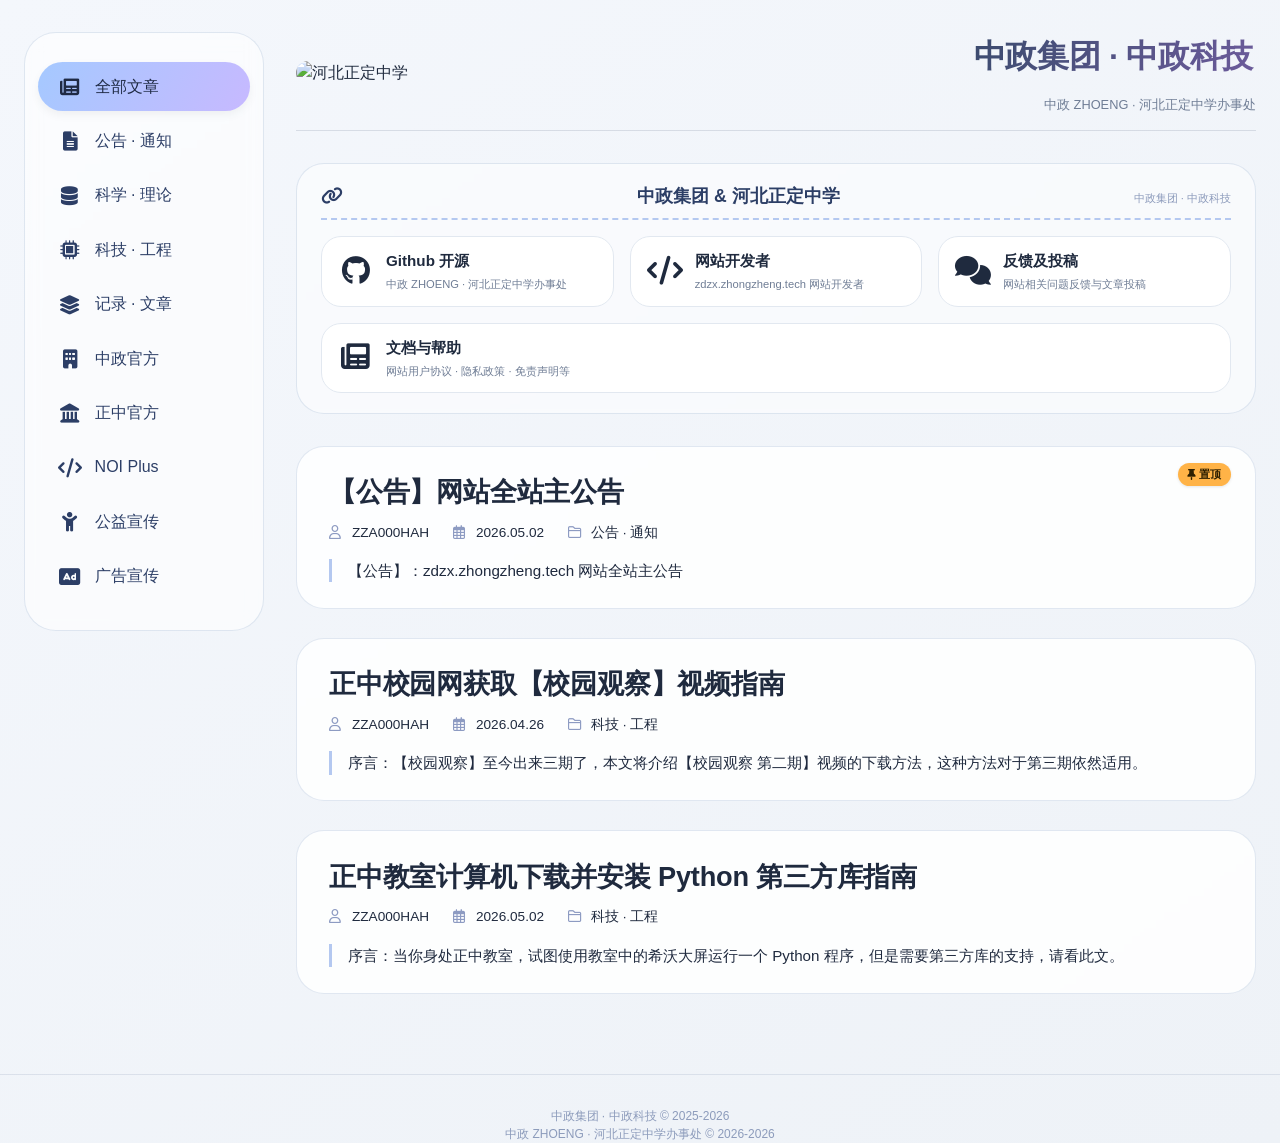
==== index.html @ cf197b09 "Refactor index.html structure and styles" ====
<!DOCTYPE html>
<html lang="zh-CN">
<head>
    <meta charset="UTF-8">
    <meta name="viewport" content="width=device-width, initial-scale=1.0, viewport-fit=cover">
    <title>中政集团 · 河北正定中学</title>

    <!-- 站点图标 -->
    <link rel="apple-touch-icon" sizes="180x180" href="https://cdn.luogu.com.cn/upload/image_hosting/x37au7h1.png">
    <link rel="icon" type="image/png" sizes="32x32" href="https://cdn.luogu.com.cn/upload/image_hosting/x37au7h1.png">
    <link rel="icon" type="image/png" sizes="16x16" href="https://cdn.luogu.com.cn/upload/image_hosting/x37au7h1.png">
    <link rel="manifest" href="https://cdn.luogu.com.cn/upload/image_hosting/x37au7h1.png">

    <!-- 字体与图标库 -->
    <link rel="stylesheet" href="https://cdnjs.cloudflare.com/ajax/libs/font-awesome/6.0.0-beta3/css/all.min.css">

    <!-- 外部样式 -->
    <link rel="stylesheet" href="css/style.css">
</head>
<body>
<div class="container">
    <!-- 左侧导航栏 (由 js 动态生成) -->
    <aside class="sidebar" id="sidebarNav"></aside>

    <!-- 右侧主内容区 -->
    <main class="main-content">
        <!-- 头部 -->
        <div class="header">
            <div class="logo-area">
                <div class="about-image">
                    <img src="https://zdzx.zhongzheng.tech/favicon_2.png" alt="河北正定中学" width="300" height="80">
                </div>
            </div>
            <div class="title-zone">
                <div class="typing-title" id="typingTitle"></div>
                <div class="sub">中政 ZHOENG · 河北正定中学办事处</div>
            </div>
        </div>

        <!-- 外部资源链接区域 (由 js 动态生成) -->
        <div class="resources-section">
            <div class="resources-header">
                <i class="fas fa-link"></i> 中政集团 & 河北正定中学
                <span class="resources-tip">中政集团 · 中政科技</span>
            </div>
            <div class="resources-grid" id="resourcesGrid"></div>
        </div>

        <!-- 文章列表容器 -->
        <div id="blogListView">
            <div class="blog-list" id="blogListContainer">
                <div class="loading-placeholder">
                    <i class="fas fa-spinner fa-pulse"></i> 正在加载文章列表...
                </div>
            </div>
        </div>
    </main>
</div>

<footer>
    中政集团 · 中政科技 <span>&copy;</span> 2025-2026<br>
    中政 ZHOENG · 河北正定中学办事处 <span>&copy;</span> 2026-2026
</footer>

<!-- 外部脚本 -->
<script src="js/main.js" defer></script>
</body>
</html>
---- css/style.css ----
/* ---------- 全局重置 ---------- */
* {
    margin: 0;
    padding: 0;
    box-sizing: border-box;
}

body {
    font-family: 'Inter', sans-serif;
    background: linear-gradient(145deg, #f4f7fc 0%, #eef2f7 100%);
    color: #1f2a3e;
    line-height: 1.5;
    scroll-behavior: smooth;
    display: flex;
    flex-direction: column;
    min-height: 100vh;
}

.container {
    max-width: 1280px;
    margin: 0 auto;
    padding: 2rem 1.5rem;
    display: flex;
    flex: 1;
    gap: 2rem;
}

/* 左侧导航栏 */
.sidebar {
    flex: 0 0 240px;
    background: rgba(255, 255, 255, 0.6);
    backdrop-filter: blur(8px);
    border-radius: 32px;
    padding: 1.5rem 0.8rem;
    border: 1px solid rgba(156, 180, 209, 0.3);
    height: fit-content;
    position: sticky;
    top: 2rem;
    transition: all 0.2s;
}

.nav-item {
    display: flex;
    align-items: center;
    gap: 12px;
    padding: 0.8rem 1.2rem;
    margin: 0.3rem 0;
    border-radius: 28px;
    font-weight: 500;
    color: #2c3e66;
    cursor: pointer;
    transition: all 0.2s ease;
}

.nav-item i {
    width: 1.6rem;
    font-size: 1.2rem;
    text-align: center;
}

.nav-item:hover {
    background: rgba(165, 185, 215, 0.3);
    transform: translateX(4px);
}

.nav-item.active {
    background: linear-gradient(120deg, #a5c9ff, #c7b9ff);
    color: #1f2a44;
    box-shadow: 0 4px 10px rgba(0, 0, 0, 0.05);
}

@media (prefers-color-scheme: dark) {
    .sidebar {
        background: rgba(30, 36, 48, 0.7);
        border-color: #2d3748;
    }
    .nav-item {
        color: #cbd5e6;
    }
    .nav-item.active {
        background: linear-gradient(120deg, #4a5b82, #6c5b9b);
        color: #ffffff;
    }
    .nav-item:hover {
        background: rgba(100, 116, 139, 0.4);
    }
}

/* 右侧主内容 */
.main-content {
    flex: 1;
    min-width: 0;
}

.header {
    display: flex;
    flex-wrap: wrap;
    justify-content: space-between;
    align-items: center;
    margin-bottom: 2rem;
    padding-bottom: 1rem;
    border-bottom: 1px solid rgba(100, 116, 139, 0.2);
}

.logo-area {
    display: flex;
    gap: 1rem;
    align-items: center;
    flex-wrap: wrap;
}

.about-image img {
    border-radius: 12px;
}

.title-zone {
    text-align: right;
}

.typing-title {
    font-size: 2.0rem;
    font-weight: 600;
    background: linear-gradient(120deg, #3b4b6e, #6c5b9b);
    background-clip: text;
    -webkit-background-clip: text;
    color: transparent;
    letter-spacing: -0.3px;
    border-right: 3px solid #8b7bb5;
    white-space: nowrap;
    overflow: hidden;
    display: inline-block;
    animation: blinkCursor 0.75s step-end infinite;
}

@keyframes blinkCursor {
    0%, 100% { border-color: #8b7bb5; }
    50% { border-color: transparent; }
}

.sub {
    font-size: 0.8rem;
    color: #6f7d95;
    margin-top: 8px;
}

/* 外部资源卡片 */
.resources-section {
    margin: 1.5rem 0 2rem;
    background: rgba(255, 255, 255, 0.5);
    border-radius: 28px;
    padding: 1.2rem 1.5rem;
    backdrop-filter: blur(2px);
    border: 1px solid rgba(156, 180, 209, 0.3);
}

.resources-header {
    display: flex;
    justify-content: space-between;
    align-items: baseline;
    font-size: 1.1rem;
    font-weight: 600;
    color: #2c3e66;
    margin-bottom: 1rem;
    padding-bottom: 0.5rem;
    border-bottom: 2px dashed #b4c8f0;
}

.resources-tip {
    font-size: 0.7rem;
    font-weight: normal;
    color: #8c9bbb;
}

.resources-grid {
    display: flex;
    flex-wrap: wrap;
    gap: 1rem;
}

.resource-card {
    flex: 1 1 240px;
    background: white;
    border-radius: 20px;
    padding: 0.8rem 1rem;
    transition: all 0.2s ease;
    border: 1px solid #e2e8f0;
    text-decoration: none;
    color: #1f2a3e;
    display: flex;
    align-items: center;
    gap: 0.8rem;
}

.resource-card:hover {
    transform: translateY(-3px);
    border-color: #a9c0e6;
    box-shadow: 0 8px 18px rgba(0, 0, 0, 0.05);
}

.resource-icon {
    font-size: 1.8rem;
    width: 2.2rem;
    text-align: center;
}

.resource-info {
    flex: 1;
}

.resource-title {
    font-weight: 600;
    font-size: 0.95rem;
    margin-bottom: 0.2rem;
}

.resource-desc {
    font-size: 0.7rem;
    color: #6f7d95;
    word-break: break-all;
}

/* 文章列表 */
.blog-list {
    display: flex;
    flex-direction: column;
    gap: 1.8rem;
    margin-top: 1rem;
}

.blog-card {
    background: rgba(255, 255, 255, 0.85);
    backdrop-filter: blur(2px);
    border-radius: 28px;
    padding: 1.6rem 2rem;
    transition: all 0.25s ease;
    border: 1px solid rgba(156, 180, 209, 0.3);
    cursor: pointer;
    position: relative;
}

.top-badge {
    position: absolute;
    top: 1rem;
    right: 1.5rem;
    background: #ffb347;
    color: #2d1f00;
    font-size: 0.7rem;
    font-weight: 600;
    padding: 0.2rem 0.6rem;
    border-radius: 30px;
    display: inline-flex;
    align-items: center;
    gap: 4px;
    box-shadow: 0 1px 3px rgba(0,0,0,0.1);
}

.blog-card:hover {
    transform: translateY(-4px);
    background: #ffffff;
    border-color: #cbddee;
}

.card-title {
    font-size: 1.7rem;
    font-weight: 600;
    margin-bottom: 0.6rem;
    letter-spacing: -0.2px;
}

.card-meta {
    display: flex;
    gap: 1.5rem;
    font-size: 0.85rem;
    margin-bottom: 1rem;
    align-items: center;
    flex-wrap: wrap;
}

.card-meta i {
    width: 1.2rem;
    color: #8d9bc2;
}

.excerpt {
    line-height: 1.55;
    font-size: 0.95rem;
    border-left: 3px solid #b4c8f0;
    padding-left: 1rem;
    margin-top: 0.5rem;
}

/* 加载状态 */
.loading-placeholder {
    text-align: center;
    padding: 3rem;
    color: #6f7d95;
    font-size: 1rem;
}

footer {
    text-align: center;
    margin-top: 3rem;
    font-size: 0.75rem;
    color: #8c9bbb;
    border-top: 1px solid rgba(128, 147, 175, 0.2);
    padding-top: 2rem;
}

/* 夜间模式 */
@media (prefers-color-scheme: dark) {
    body {
        background: #121826;
        color: #e2e8f0;
    }
    .blog-card, .resources-section {
        background: rgba(30, 36, 48, 0.85);
        border-color: #2d3748;
    }
    .blog-card:hover {
        background: #1e293b;
        border-color: #4a5568;
    }
    .card-title {
        color: #f1f5f9;
        background: linear-gradient(120deg, #cbd5e6, #a5b4fc);
        background-clip: text;
        -webkit-background-clip: text;
        color: transparent;
    }
    .card-meta, .sub, .excerpt {
        color: #cbd5e1;
    }
    .excerpt {
        border-left-color: #4a5568;
    }
    .resource-card {
        background: #1e293b;
        border-color: #334155;
        color: #e2e8f0;
    }
    .resource-card:hover {
        background: #2d3a5e;
        border-color: #818cf8;
    }
    .resource-desc {
        color: #9ca3af;
    }
    .resources-header {
        color: #cbd5e6;
        border-bottom-color: #4a5568;
    }
    footer {
        color: #6b7280;
        border-top-color: #2d3748;
    }
}

/* 响应式 */
@media (max-width: 860px) {
    .container {
        flex-direction: column;
        gap: 1.5rem;
    }
    .sidebar {
        flex: auto;
        position: static;
        display: flex;
        flex-wrap: wrap;
        gap: 0.5rem;
        padding: 1rem;
        justify-content: center;
    }
    .nav-item {
        padding: 0.5rem 1rem;
        margin: 0;
    }
    .header {
        flex-direction: column;
        align-items: flex-start;
        gap: 1rem;
    }
    .title-zone {
        text-align: left;
        width: 100%;
    }
    .typing-title {
        font-size: 1.4rem;
        white-space: normal;
        border-right: none;
        animation: none;
    }
    .blog-card {
        padding: 1.2rem;
    }
    .card-title {
        font-size: 1.4rem;
    }
    .resources-grid {
        flex-direction: column;
    }
}
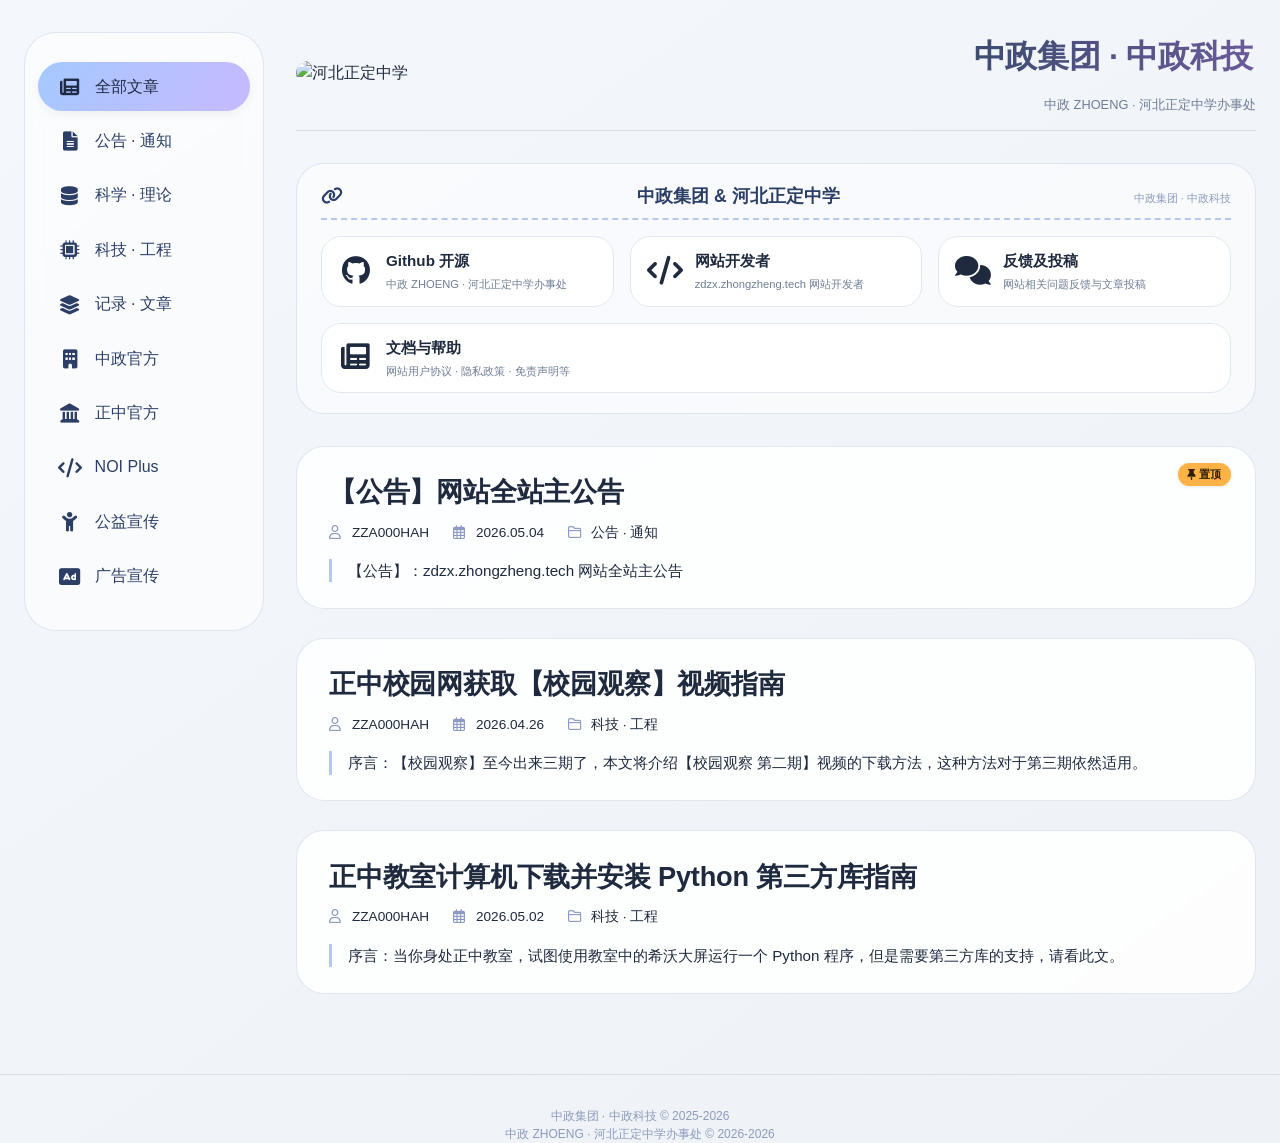
==== commit 9922ee29: "Add archive section to sidebar Added an archive section to the sidebar for article organization." ====
--- a/index.html
+++ b/index.html
@@ -19,8 +19,58 @@
 </head>
 <body>
 <div class="container">
-    <!-- 左侧导航栏 (由 js 动态生成) -->
-    <aside class="sidebar" id="sidebarNav"></aside>
+    <!-- 左侧导航栏（静态占位，加载后由 main.js 动态替换） -->
+    <aside class="sidebar" id="sidebarNav">
+        <!-- 默认静态导航项，避免加载中空白 -->
+        <div class="nav-item active" data-category="all">
+            <i class="fas fa-newspaper"></i>
+            <span>全部文章</span>
+        </div>
+        <div class="nav-item" data-category="公告 · 通知">
+            <i class="fas fa-file-alt"></i>
+            <span>公告 · 通知</span>
+        </div>
+        <div class="nav-item" data-category="科学 · 理论">
+            <i class="fas fa-database"></i>
+            <span>科学 · 理论</span>
+        </div>
+        <div class="nav-item" data-category="科技 · 工程">
+            <i class="fas fa-microchip"></i>
+            <span>科技 · 工程</span>
+        </div>
+        <div class="nav-item" data-category="记录 · 文章">
+            <i class="fas fa-layer-group"></i>
+            <span>记录 · 文章</span>
+        </div>
+        <div class="nav-item" data-category="中政官方">
+            <i class="fas fa-building"></i>
+            <span>中政官方</span>
+        </div>
+        <div class="nav-item" data-category="正中官方">
+            <i class="fas fa-landmark"></i>
+            <span>正中官方</span>
+        </div>
+        <div class="nav-item" data-category="NOI Plus">
+            <i class="fas fa-code"></i>
+            <span>NOI Plus</span>
+        </div>
+        <div class="nav-item" data-category="公益宣传">
+            <i class="fas fa-child"></i>
+            <span>公益宣传</span>
+        </div>
+        <div class="nav-item" data-category="广告宣传">
+            <i class="fas fa-rectangle-ad"></i>
+            <span>广告宣传</span>
+        </div>
+
+        <!-- 新增：归档目录栏（静态骨架） -->
+        <div class="archive-container" id="archiveContainer">
+            <div class="archive-title"><i class="fas fa-archive"></i> 文章归档</div>
+            <div class="archive-list" id="archiveList">
+                <div class="archive-loading"><i class="fas fa-spinner fa-pulse"></i> 加载中…</div>
+            </div>
+        </div>
+    </aside>
 
     <!-- 右侧主内容区 -->
     <main class="main-content">
@@ -37,13 +87,43 @@
             </div>
         </div>
 
-        <!-- 外部资源链接区域 (由 js 动态生成) -->
+        <!-- 外部资源链接区域（静态占位，加载后动态替换） -->
         <div class="resources-section">
             <div class="resources-header">
                 <i class="fas fa-link"></i> 中政集团 & 河北正定中学
                 <span class="resources-tip">中政集团 · 中政科技</span>
             </div>
-            <div class="resources-grid" id="resourcesGrid"></div>
+            <div class="resources-grid" id="resourcesGrid">
+                <!-- 默认资源卡片，保证加载时有内容 -->
+                <a class="resource-card" href="https://github.com/zZHOENG/zdzx" target="_blank" rel="noopener noreferrer">
+                    <div class="resource-icon"><i class="fab fa-github"></i></div>
+                    <div class="resource-info">
+                        <div class="resource-title">Github 开源</div>
+                        <div class="resource-desc">中政 ZHOENG · 河北正定中学办事处</div>
+                    </div>
+                </a>
+                <a class="resource-card" href="https://docs.zhongzheng.tech/docs/developer/" target="_blank" rel="noopener noreferrer">
+                    <div class="resource-icon"><i class="fas fa-code"></i></div>
+                    <div class="resource-info">
+                        <div class="resource-title">网站开发者</div>
+                        <div class="resource-desc">zdzx.zhongzheng.tech 网站开发者</div>
+                    </div>
+                </a>
+                <a class="resource-card" href="https://docs.zhongzheng.tech/docs/feedback/" target="_blank" rel="noopener noreferrer">
+                    <div class="resource-icon"><i class="fas fa-comments"></i></div>
+                    <div class="resource-info">
+                        <div class="resource-title">反馈及投稿</div>
+                        <div class="resource-desc">网站相关问题反馈与文章投稿</div>
+                    </div>
+                </a>
+                <a class="resource-card" href="https://docs.zhongzheng.tech/" target="_blank" rel="noopener noreferrer">
+                    <div class="resource-icon"><i class="fas fa-newspaper"></i></div>
+                    <div class="resource-info">
+                        <div class="resource-title">文档与帮助</div>
+                        <div class="resource-desc">网站用户协议 · 隐私政策 · 免责声明等</div>
+                    </div>
+                </a>
+            </div>
         </div>
 
         <!-- 文章列表容器 -->
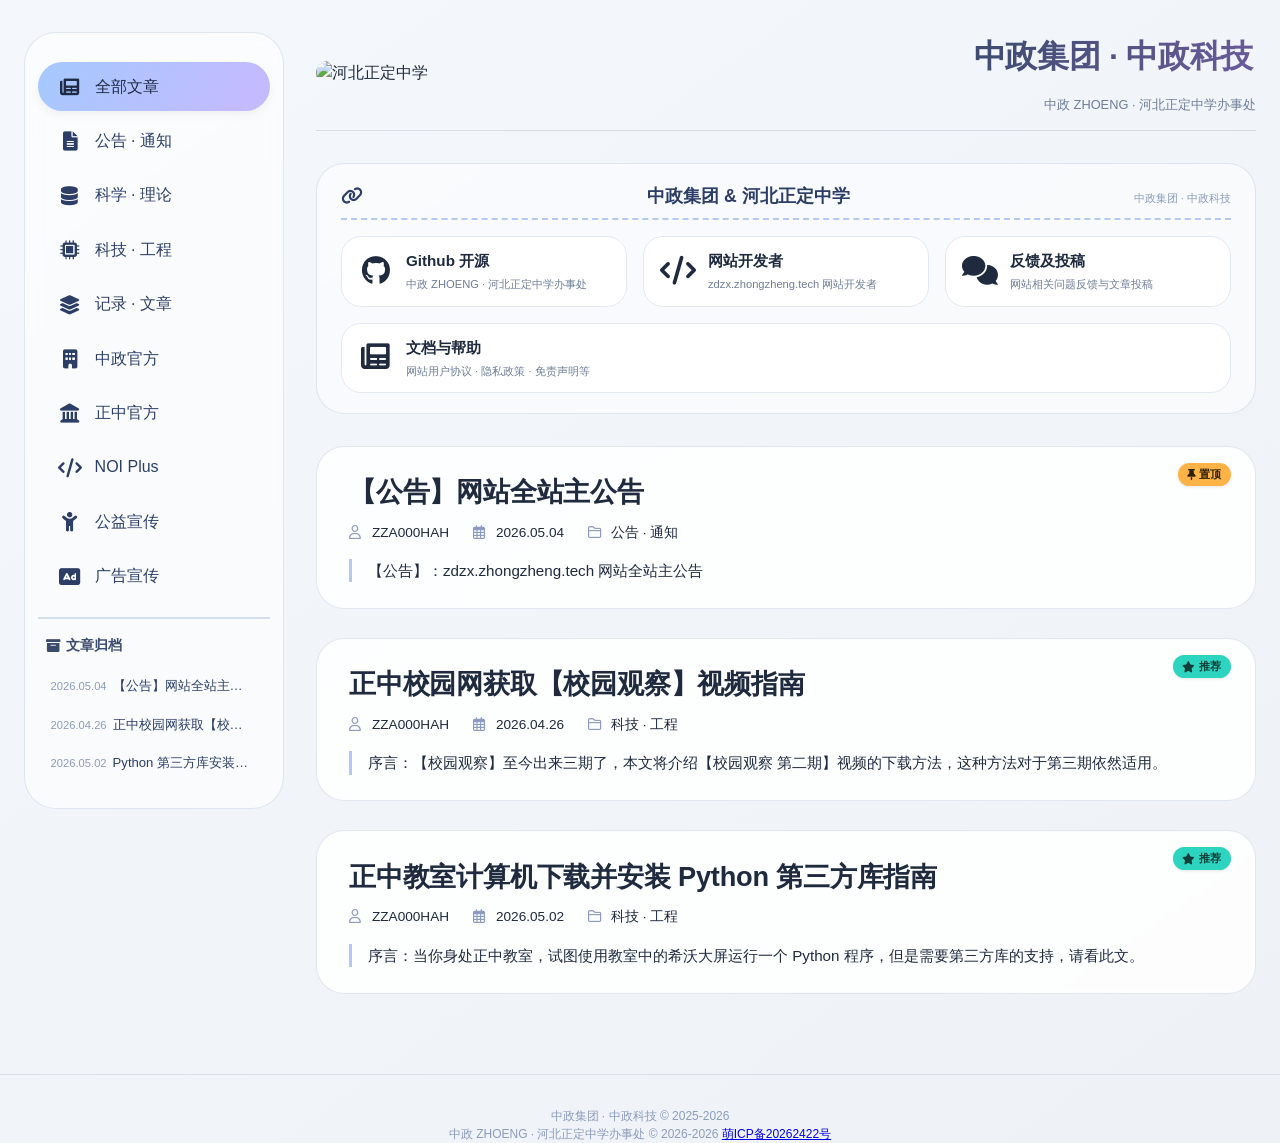
==== commit 022530f1: "Add ICP license link to footer Added an ICP license link in the footer." ====
--- a/index.html
+++ b/index.html
@@ -140,6 +140,7 @@
 <footer>
     中政集团 · 中政科技 <span>&copy;</span> 2025-2026<br>
     中政 ZHOENG · 河北正定中学办事处 <span>&copy;</span> 2026-2026
+    <a href="https://icp.gov.moe/?keyword=20262422" target="_blank">萌ICP备20262422号</a>
 </footer>
 
 <!-- 外部脚本 -->
--- a/css/style.css
+++ b/css/style.css
@@ -25,9 +25,11 @@
     gap: 2rem;
 }
 
-/* 左侧导航栏 */
+/* 左侧导航栏 - 固定宽度，防止被内容撑开 */
 .sidebar {
-    flex: 0 0 240px;
+    flex: 0 0 260px;                /* 固定宽度 260px */
+    width: 260px;                   /* 兼容部分浏览器 */
+    max-width: 260px;
     background: rgba(255, 255, 255, 0.6);
     backdrop-filter: blur(8px);
     border-radius: 32px;
@@ -37,6 +39,7 @@
     position: sticky;
     top: 2rem;
     transition: all 0.2s;
+    overflow: hidden;               /* 防止内部元素溢出 */
 }
 
 .nav-item {
@@ -69,6 +72,65 @@
     box-shadow: 0 4px 10px rgba(0, 0, 0, 0.05);
 }
 
+/* ---------- 归档目录栏 ---------- */
+.archive-container {
+    margin-top: 1rem;
+    border-top: 2px solid rgba(156, 180, 209, 0.4);
+    padding-top: 1rem;
+    /* 继承父级的 overflow: hidden，无需额外设置 */
+}
+
+.archive-title {
+    font-weight: 600;
+    font-size: 0.9rem;
+    color: #3b4b6e;
+    padding: 0 0.5rem 0.5rem;
+    display: flex;
+    align-items: center;
+    gap: 6px;
+}
+
+.archive-list {
+    max-height: 320px;              /* 固定高度，内部滚动 */
+    overflow-y: auto;
+    padding-right: 4px;
+}
+
+.archive-item {
+    display: block;                 /* 每个条目独占一行 */
+    padding: 0.5rem 0.8rem;
+    margin: 0.2rem 0;
+    border-radius: 18px;
+    font-size: 0.82rem;
+    color: #2c3e66;
+    text-decoration: none;
+    transition: background 0.2s;
+    /* 关键：单行省略号 */
+    white-space: nowrap;
+    overflow: hidden;
+    text-overflow: ellipsis;
+    max-width: 100%;                /* 确保不超出父容器 */
+    cursor: pointer;
+}
+
+.archive-item:hover {
+    background: rgba(165, 185, 215, 0.3);
+}
+
+.archive-item .archive-date {
+    font-size: 0.7rem;
+    color: #8c9bbb;
+    margin-right: 6px;
+}
+
+.archive-loading {
+    text-align: center;
+    color: #8c9bbb;
+    padding: 1rem;
+    font-size: 0.8rem;
+}
+
+/* 暗色模式 */
 @media (prefers-color-scheme: dark) {
     .sidebar {
         background: rgba(30, 36, 48, 0.7);
@@ -83,6 +145,22 @@
     }
     .nav-item:hover {
         background: rgba(100, 116, 139, 0.4);
+    }
+
+    .archive-container {
+        border-top-color: rgba(100, 116, 139, 0.4);
+    }
+    .archive-title {
+        color: #cbd5e6;
+    }
+    .archive-item {
+        color: #cbd5e6;
+    }
+    .archive-item:hover {
+        background: rgba(100, 116, 139, 0.4);
+    }
+    .archive-item .archive-date {
+        color: #6b7280;
     }
 }
 
@@ -254,6 +332,37 @@
     box-shadow: 0 1px 3px rgba(0,0,0,0.1);
 }
 
+/* 推荐文章徽章 */
+.recommend-badge {
+    position: absolute;
+    top: 1rem;
+    right: 1.5rem;
+    background: #2dd4bf;
+    color: #0f3d38;
+    font-size: 0.7rem;
+    font-weight: 600;
+    padding: 0.2rem 0.6rem;
+    border-radius: 30px;
+    display: inline-flex;
+    align-items: center;
+    gap: 4px;
+    box-shadow: 0 1px 3px rgba(0,0,0,0.1);
+}
+
+/* 同时存在置顶和推荐时错开位置 */
+.blog-card .top-badge + .recommend-badge {
+    top: 2.5rem;
+}
+.blog-card .recommend-badge + .top-badge {
+    top: 2.5rem;
+}
+
+/* 只有一个徽章时保持原位置 */
+.blog-card .top-badge:only-child,
+.blog-card .recommend-badge:only-child {
+    top: 1rem;
+}
+
 .blog-card:hover {
     transform: translateY(-4px);
     background: #ffffff;
@@ -306,7 +415,7 @@
     padding-top: 2rem;
 }
 
-/* 夜间模式 */
+/* 夜间模式（全局） */
 @media (prefers-color-scheme: dark) {
     body {
         background: #121826;
@@ -353,9 +462,18 @@
         color: #6b7280;
         border-top-color: #2d3748;
     }
-}
-
-/* 响应式 */
+
+    .top-badge {
+        background: #f59e0b;
+        color: #1f1a00;
+    }
+    .recommend-badge {
+        background: #14b8a6;
+        color: #0b2e2a;
+    }
+}
+
+/* 响应式布局 */
 @media (max-width: 860px) {
     .container {
         flex-direction: column;
@@ -364,6 +482,8 @@
     .sidebar {
         flex: auto;
         position: static;
+        width: auto;
+        max-width: none;
         display: flex;
         flex-wrap: wrap;
         gap: 0.5rem;
@@ -398,4 +518,11 @@
     .resources-grid {
         flex-direction: column;
     }
-}
+    .archive-container {
+        width: 100%;
+        margin-top: 0.8rem;
+    }
+    .archive-list {
+        max-height: 200px;
+    }
+}
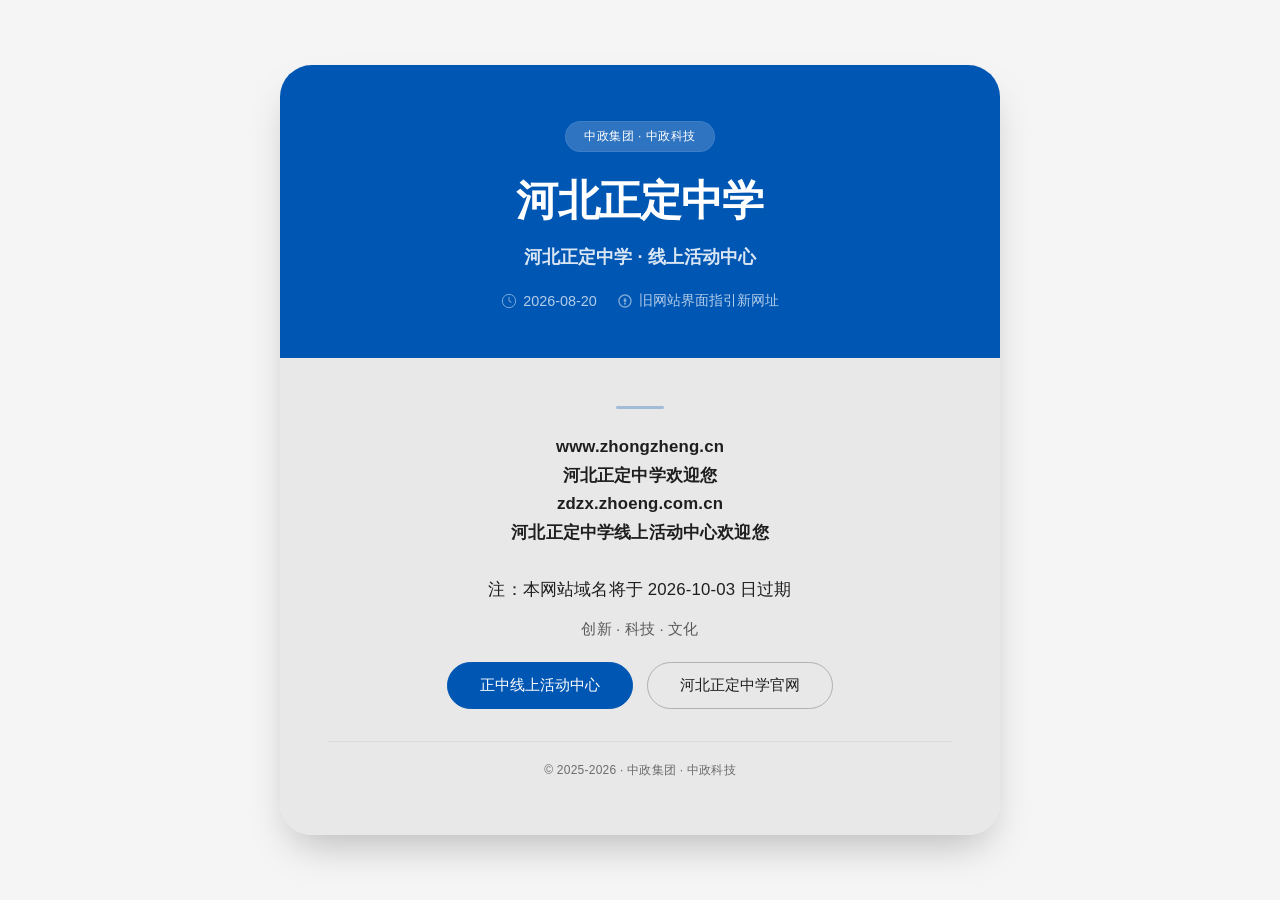
==== commit f00db492: "Create index.html Add initial HTML structure for HBZDZX." ====
--- a/index.html
+++ b/index.html
@@ -1,149 +1,271 @@
-<!DOCTYPE html>
-<html lang="zh-CN">
-<head>
-    <meta charset="UTF-8">
-    <meta name="viewport" content="width=device-width, initial-scale=1.0, viewport-fit=cover">
-    <title>中政集团 · 河北正定中学</title>
-
-    <!-- 站点图标 -->
-    <link rel="apple-touch-icon" sizes="180x180" href="https://cdn.luogu.com.cn/upload/image_hosting/x37au7h1.png">
-    <link rel="icon" type="image/png" sizes="32x32" href="https://cdn.luogu.com.cn/upload/image_hosting/x37au7h1.png">
-    <link rel="icon" type="image/png" sizes="16x16" href="https://cdn.luogu.com.cn/upload/image_hosting/x37au7h1.png">
-    <link rel="manifest" href="https://cdn.luogu.com.cn/upload/image_hosting/x37au7h1.png">
-
-    <!-- 字体与图标库 -->
-    <link rel="stylesheet" href="https://cdnjs.cloudflare.com/ajax/libs/font-awesome/6.0.0-beta3/css/all.min.css">
-
-    <!-- 外部样式 -->
-    <link rel="stylesheet" href="css/style.css">
-</head>
-<body>
-<div class="container">
-    <!-- 左侧导航栏（静态占位，加载后由 main.js 动态替换） -->
-    <aside class="sidebar" id="sidebarNav">
-        <!-- 默认静态导航项，避免加载中空白 -->
-        <div class="nav-item active" data-category="all">
-            <i class="fas fa-newspaper"></i>
-            <span>全部文章</span>
-        </div>
-        <div class="nav-item" data-category="公告 · 通知">
-            <i class="fas fa-file-alt"></i>
-            <span>公告 · 通知</span>
-        </div>
-        <div class="nav-item" data-category="科学 · 理论">
-            <i class="fas fa-database"></i>
-            <span>科学 · 理论</span>
-        </div>
-        <div class="nav-item" data-category="科技 · 工程">
-            <i class="fas fa-microchip"></i>
-            <span>科技 · 工程</span>
-        </div>
-        <div class="nav-item" data-category="记录 · 文章">
-            <i class="fas fa-layer-group"></i>
-            <span>记录 · 文章</span>
-        </div>
-        <div class="nav-item" data-category="中政官方">
-            <i class="fas fa-building"></i>
-            <span>中政官方</span>
-        </div>
-        <div class="nav-item" data-category="正中官方">
-            <i class="fas fa-landmark"></i>
-            <span>正中官方</span>
-        </div>
-        <div class="nav-item" data-category="NOI Plus">
-            <i class="fas fa-code"></i>
-            <span>NOI Plus</span>
-        </div>
-        <div class="nav-item" data-category="公益宣传">
-            <i class="fas fa-child"></i>
-            <span>公益宣传</span>
-        </div>
-        <div class="nav-item" data-category="广告宣传">
-            <i class="fas fa-rectangle-ad"></i>
-            <span>广告宣传</span>
-        </div>
-
-        <!-- 新增：归档目录栏（静态骨架） -->
-        <div class="archive-container" id="archiveContainer">
-            <div class="archive-title"><i class="fas fa-archive"></i> 文章归档</div>
-            <div class="archive-list" id="archiveList">
-                <div class="archive-loading"><i class="fas fa-spinner fa-pulse"></i> 加载中…</div>
-            </div>
-        </div>
-    </aside>
-
-    <!-- 右侧主内容区 -->
-    <main class="main-content">
-        <!-- 头部 -->
-        <div class="header">
-            <div class="logo-area">
-                <div class="about-image">
-                    <img src="https://zdzx.zhongzheng.tech/favicon_2.png" alt="河北正定中学" width="300" height="80">
-                </div>
-            </div>
-            <div class="title-zone">
-                <div class="typing-title" id="typingTitle"></div>
-                <div class="sub">中政 ZHOENG · 河北正定中学办事处</div>
-            </div>
-        </div>
-
-        <!-- 外部资源链接区域（静态占位，加载后动态替换） -->
-        <div class="resources-section">
-            <div class="resources-header">
-                <i class="fas fa-link"></i> 中政集团 & 河北正定中学
-                <span class="resources-tip">中政集团 · 中政科技</span>
-            </div>
-            <div class="resources-grid" id="resourcesGrid">
-                <!-- 默认资源卡片，保证加载时有内容 -->
-                <a class="resource-card" href="https://github.com/zZHOENG/zdzx" target="_blank" rel="noopener noreferrer">
-                    <div class="resource-icon"><i class="fab fa-github"></i></div>
-                    <div class="resource-info">
-                        <div class="resource-title">Github 开源</div>
-                        <div class="resource-desc">中政 ZHOENG · 河北正定中学办事处</div>
-                    </div>
-                </a>
-                <a class="resource-card" href="https://docs.zhongzheng.tech/docs/developer/" target="_blank" rel="noopener noreferrer">
-                    <div class="resource-icon"><i class="fas fa-code"></i></div>
-                    <div class="resource-info">
-                        <div class="resource-title">网站开发者</div>
-                        <div class="resource-desc">zdzx.zhongzheng.tech 网站开发者</div>
-                    </div>
-                </a>
-                <a class="resource-card" href="https://docs.zhongzheng.tech/docs/feedback/" target="_blank" rel="noopener noreferrer">
-                    <div class="resource-icon"><i class="fas fa-comments"></i></div>
-                    <div class="resource-info">
-                        <div class="resource-title">反馈及投稿</div>
-                        <div class="resource-desc">网站相关问题反馈与文章投稿</div>
-                    </div>
-                </a>
-                <a class="resource-card" href="https://docs.zhongzheng.tech/" target="_blank" rel="noopener noreferrer">
-                    <div class="resource-icon"><i class="fas fa-newspaper"></i></div>
-                    <div class="resource-info">
-                        <div class="resource-title">文档与帮助</div>
-                        <div class="resource-desc">网站用户协议 · 隐私政策 · 免责声明等</div>
-                    </div>
-                </a>
-            </div>
-        </div>
-
-        <!-- 文章列表容器 -->
-        <div id="blogListView">
-            <div class="blog-list" id="blogListContainer">
-                <div class="loading-placeholder">
-                    <i class="fas fa-spinner fa-pulse"></i> 正在加载文章列表...
-                </div>
-            </div>
-        </div>
-    </main>
-</div>
-
-<footer>
-    中政集团 · 中政科技 <span>&copy;</span> 2025-2026<br>
-    中政 ZHOENG · 河北正定中学办事处 <span>&copy;</span> 2026-2026
-    <a href="https://icp.gov.moe/?keyword=20262422" target="_blank">萌ICP备20262422号</a>
-</footer>
-
-<!-- 外部脚本 -->
-<script src="js/main.js" defer></script>
-</body>
-</html>
+<!DOCTYPE html>
+<html lang="zh-CN">
+<head>
+    <meta charset="UTF-8" />
+    <meta name="viewport" content="width=device-width, initial-scale=1.0" />
+    <title>河北正定中学</title>
+    <style>
+        *,
+        *::before,
+        *::after {
+            margin: 0;
+            padding: 0;
+            box-sizing: border-box;
+        }
+
+        body {
+            font-family: -apple-system, BlinkMacSystemFont, "PingFang SC", "Microsoft YaHei", 
+                         "Helvetica Neue", Arial, "Noto Sans SC", sans-serif;
+            background-color: #f5f5f5;
+            min-height: 100vh;
+            display: flex;
+            align-items: center;
+            justify-content: center;
+            padding: 20px;
+        }
+
+        .card {
+            max-width: 720px;
+            width: 100%;
+            border-radius: 32px;
+            overflow: hidden;
+            box-shadow: 0 20px 40px -12px rgba(0, 0, 0, 0.25);
+            transition: transform 0.2s ease;
+        }
+
+        .card:hover {
+            transform: translateY(-4px);
+        }
+
+        .card-top {
+            background-color: #0056b3;
+            padding: 56px 48px 48px 48px;
+            color: #ffffff;
+            text-align: center;
+        }
+
+        .badge {
+            display: inline-block;
+            background: rgba(255, 255, 255, 0.18);
+            backdrop-filter: blur(2px);
+            padding: 6px 18px;
+            border-radius: 100px;
+            font-size: 0.75rem;
+            font-weight: 500;
+            letter-spacing: 0.04em;
+            text-transform: uppercase;
+            margin-bottom: 24px;
+            border: 1px solid rgba(255, 255, 255, 0.08);
+        }
+
+        .card-top h1 {
+            font-size: 2.6rem;
+            font-weight: 600;
+            letter-spacing: -0.02em;
+            line-height: 1.2;
+            margin-bottom: 16px;
+        }
+
+        .card-top .subhead {
+            font-size: 1.15rem;
+            font-weight: 400;
+            opacity: 0.85;
+            line-height: 1.6;
+            max-width: 480px;
+            margin: 0 auto 8px auto;
+        }
+
+        .card-top .meta {
+            margin-top: 20px;
+            font-size: 0.9rem;
+            opacity: 0.7;
+            display: flex;
+            align-items: center;
+            justify-content: center;
+            gap: 20px;
+            flex-wrap: wrap;
+        }
+
+        .card-top .meta span {
+            display: inline-flex;
+            align-items: center;
+            gap: 6px;
+        }
+
+        .card-top .meta svg {
+            width: 16px;
+            height: 16px;
+            fill: currentColor;
+            opacity: 0.7;
+        }
+
+        .card-bottom {
+            background-color: #e8e8e8;
+            padding: 48px 48px 56px 48px;
+            text-align: center;
+        }
+
+        .card-bottom p {
+            font-size: 1.05rem;
+            line-height: 1.7;
+            color: #1e1e1e;
+            max-width: 520px;
+            margin: 0 auto 20px auto;
+            font-weight: 400;
+            letter-spacing: 0.01em;
+        }
+
+        .card-bottom .highlight {
+            background: rgba(0, 86, 179, 0.08);
+            padding: 2px 10px;
+            border-radius: 20px;
+            font-weight: 500;
+            color: #0056b3;
+        }
+
+        .divider {
+            width: 48px;
+            height: 3px;
+            background-color: #0056b3;
+            border-radius: 4px;
+            margin: 0 auto 24px auto;
+            opacity: 0.3;
+        }
+
+        .actions {
+            display: flex;
+            flex-wrap: wrap;
+            align-items: center;
+            justify-content: center;
+            gap: 14px;
+            margin-top: 12px;
+        }
+
+        .btn {
+            display: inline-block;
+            padding: 12px 32px;
+            border-radius: 60px;
+            font-weight: 500;
+            font-size: 0.95rem;
+            text-decoration: none;
+            transition: all 0.2s ease;
+            cursor: default;
+            border: 1px solid transparent;
+        }
+
+        .btn-primary {
+            background-color: #0056b3;
+            color: #fff;
+            border-color: #0056b3;
+        }
+
+        .btn-primary:hover {
+            background-color: #004099;
+            border-color: #004099;
+            transform: scale(1.02);
+        }
+
+        .btn-outline {
+            background: transparent;
+            color: #1e1e1e;
+            border-color: #b0b0b0;
+        }
+
+        .btn-outline:hover {
+            background: rgba(0, 0, 0, 0.04);
+            border-color: #888;
+        }
+
+        @media (max-width: 600px) {
+            .card-top {
+                padding: 40px 24px 32px 24px;
+            }
+
+            .card-top h1 {
+                font-size: 2rem;
+            }
+
+            .card-top .subhead {
+                font-size: 1rem;
+            }
+
+            .card-bottom {
+                padding: 32px 24px 40px 24px;
+            }
+
+            .card-bottom p {
+                font-size: 0.98rem;
+            }
+
+            .btn {
+                padding: 10px 24px;
+                font-size: 0.9rem;
+            }
+        }
+
+        @media (max-width: 400px) {
+            .card-top h1 {
+                font-size: 1.7rem;
+            }
+
+            .card-top .meta {
+                font-size: 0.8rem;
+                gap: 12px;
+            }
+        }
+    </style>
+</head>
+<body>
+
+    <div class="card">
+
+        <div class="card-top">
+            <div class="badge">中政集团 · 中政科技</div>
+            <h1>河北正定中学</h1>
+            <p class="subhead">
+                <strong>河北正定中学 · 线上活动中心</strong>
+            </p>
+            <div class="meta">
+                <span>
+                    <svg viewBox="0 0 24 24" width="16" height="16"><circle cx="12" cy="12" r="10" stroke="currentColor" stroke-width="1.5" fill="none"/><path d="M12 6v6l4 2" stroke="currentColor" stroke-width="1.5" fill="none"/></svg>
+                    2026-08-20
+                </span>
+                <span>
+                    <svg viewBox="0 0 24 24" width="16" height="16"><path d="M12 2C6.48 2 2 6.48 2 12s4.48 10 10 10 10-4.48 10-10S17.52 2 12 2zm0 18c-4.41 0-8-3.59-8-8s3.59-8 8-8 8 3.59 8 8-3.59 8-8 8z" fill="currentColor"/><circle cx="12" cy="16" r="1.5" fill="currentColor"/><path d="M12 8c-1.1 0-2 .9-2 2v2c0 1.1.9 2 2 2s2-.9 2-2v-2c0-1.1-.9-2-2-2z" fill="currentColor"/></svg>
+                    旧网站界面指引新网址
+                </span>
+            </div>
+        </div>
+
+        <div class="card-bottom">
+            <div class="divider"></div>
+            <p>
+              <strong>www.zhongzheng.cn</strong>
+              <br>
+              <strong>河北正定中学欢迎您</strong>
+              <br>
+              <strong>zdzx.zhoeng.com.cn</strong>
+              <br>
+              <strong>河北正定中学线上活动中心欢迎您</strong>
+              <br>
+              <br>
+              注：本网站域名将于 2026-10-03 日过期
+            </p>
+            <p style="font-size:0.95rem; opacity:0.7; margin-top:-8px;">
+                创新 · 科技 · 文化
+            </p>
+
+            <div class="actions">
+              <a href="https://zdzx.zhoeng.com.cn/" class="btn btn-primary">正中线上活动中心</a>
+              <a href="http://www.zhengzhong.cn/" class="btn btn-outline">河北正定中学官网</a>
+            </div>
+
+            <div style="margin-top: 32px; font-size:0.75rem; color:#6b6b6b; letter-spacing:0.02em; border-top:1px solid rgba(0,0,0,0.05); padding-top:20px;">
+                <span>© 2025-2026 · 中政集团 · 中政科技</span>
+            </div>
+        </div>
+
+    </div>
+
+</body>
+</html>
